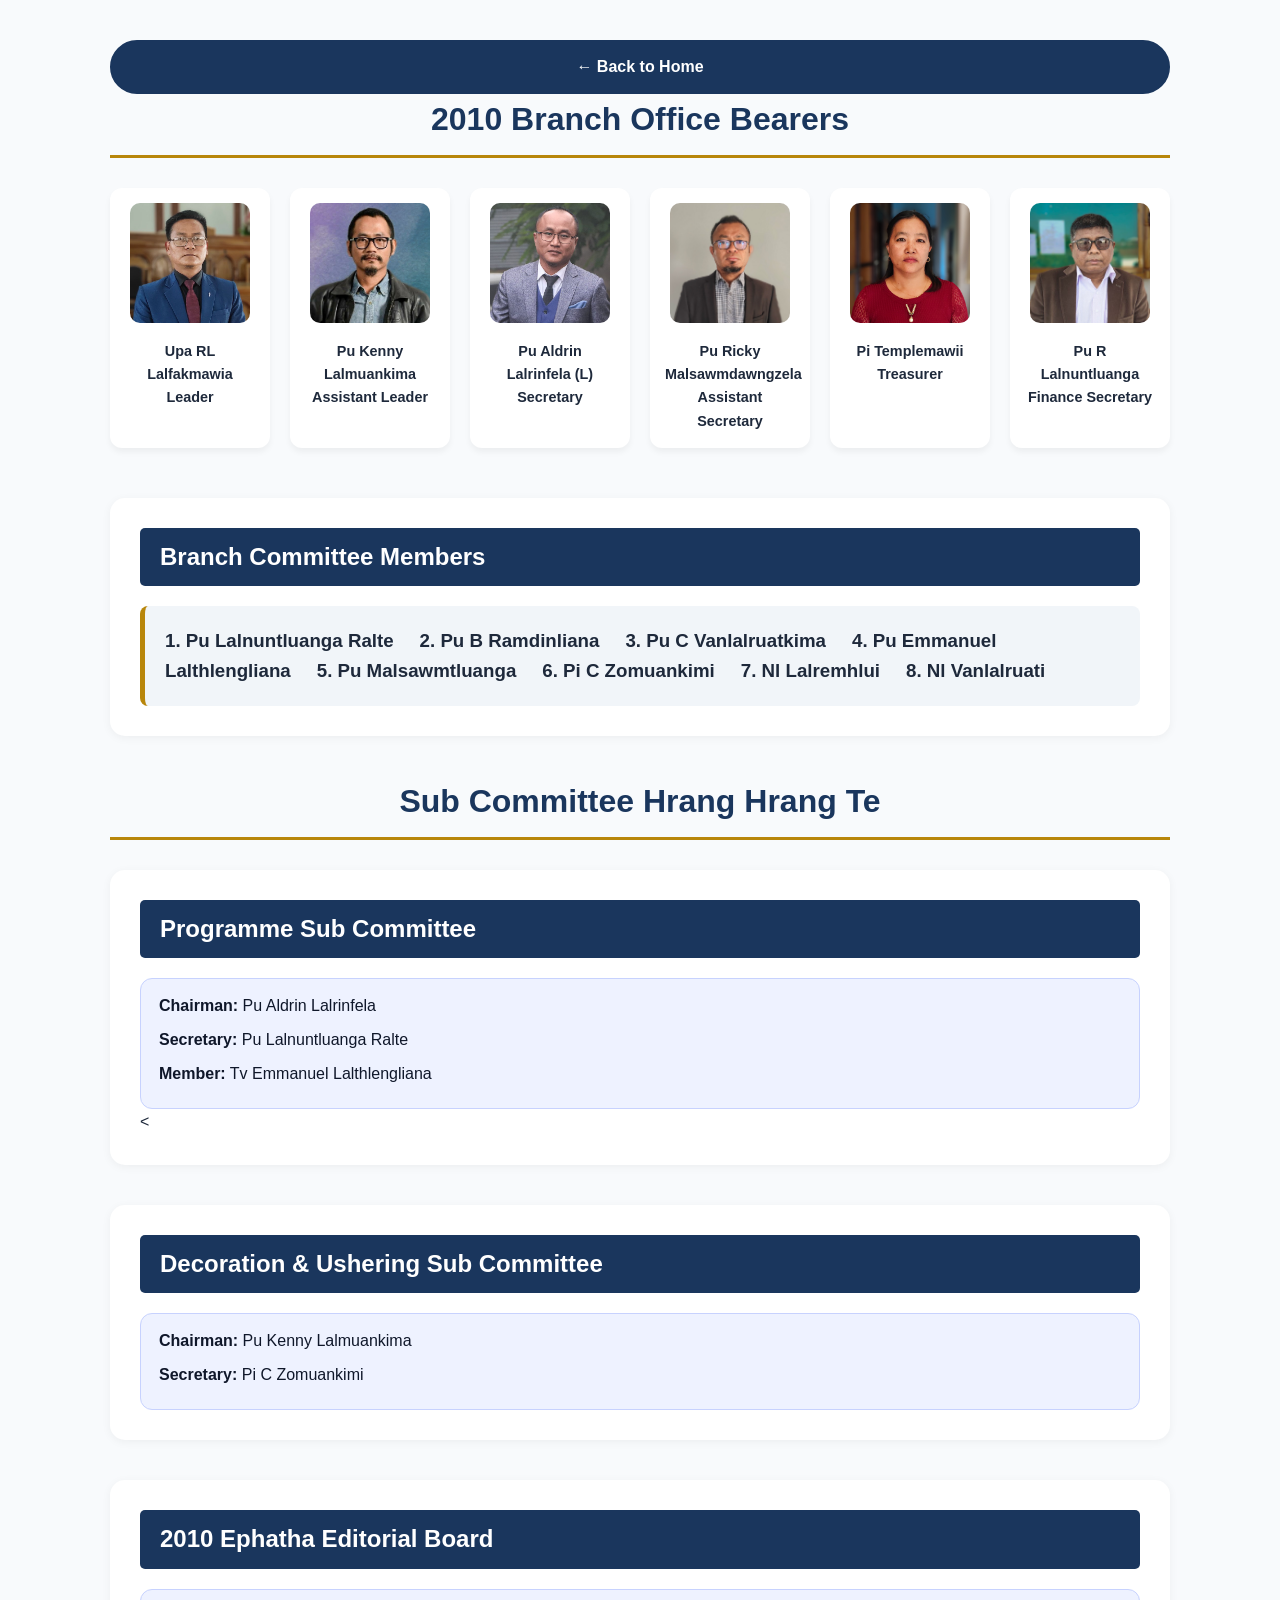
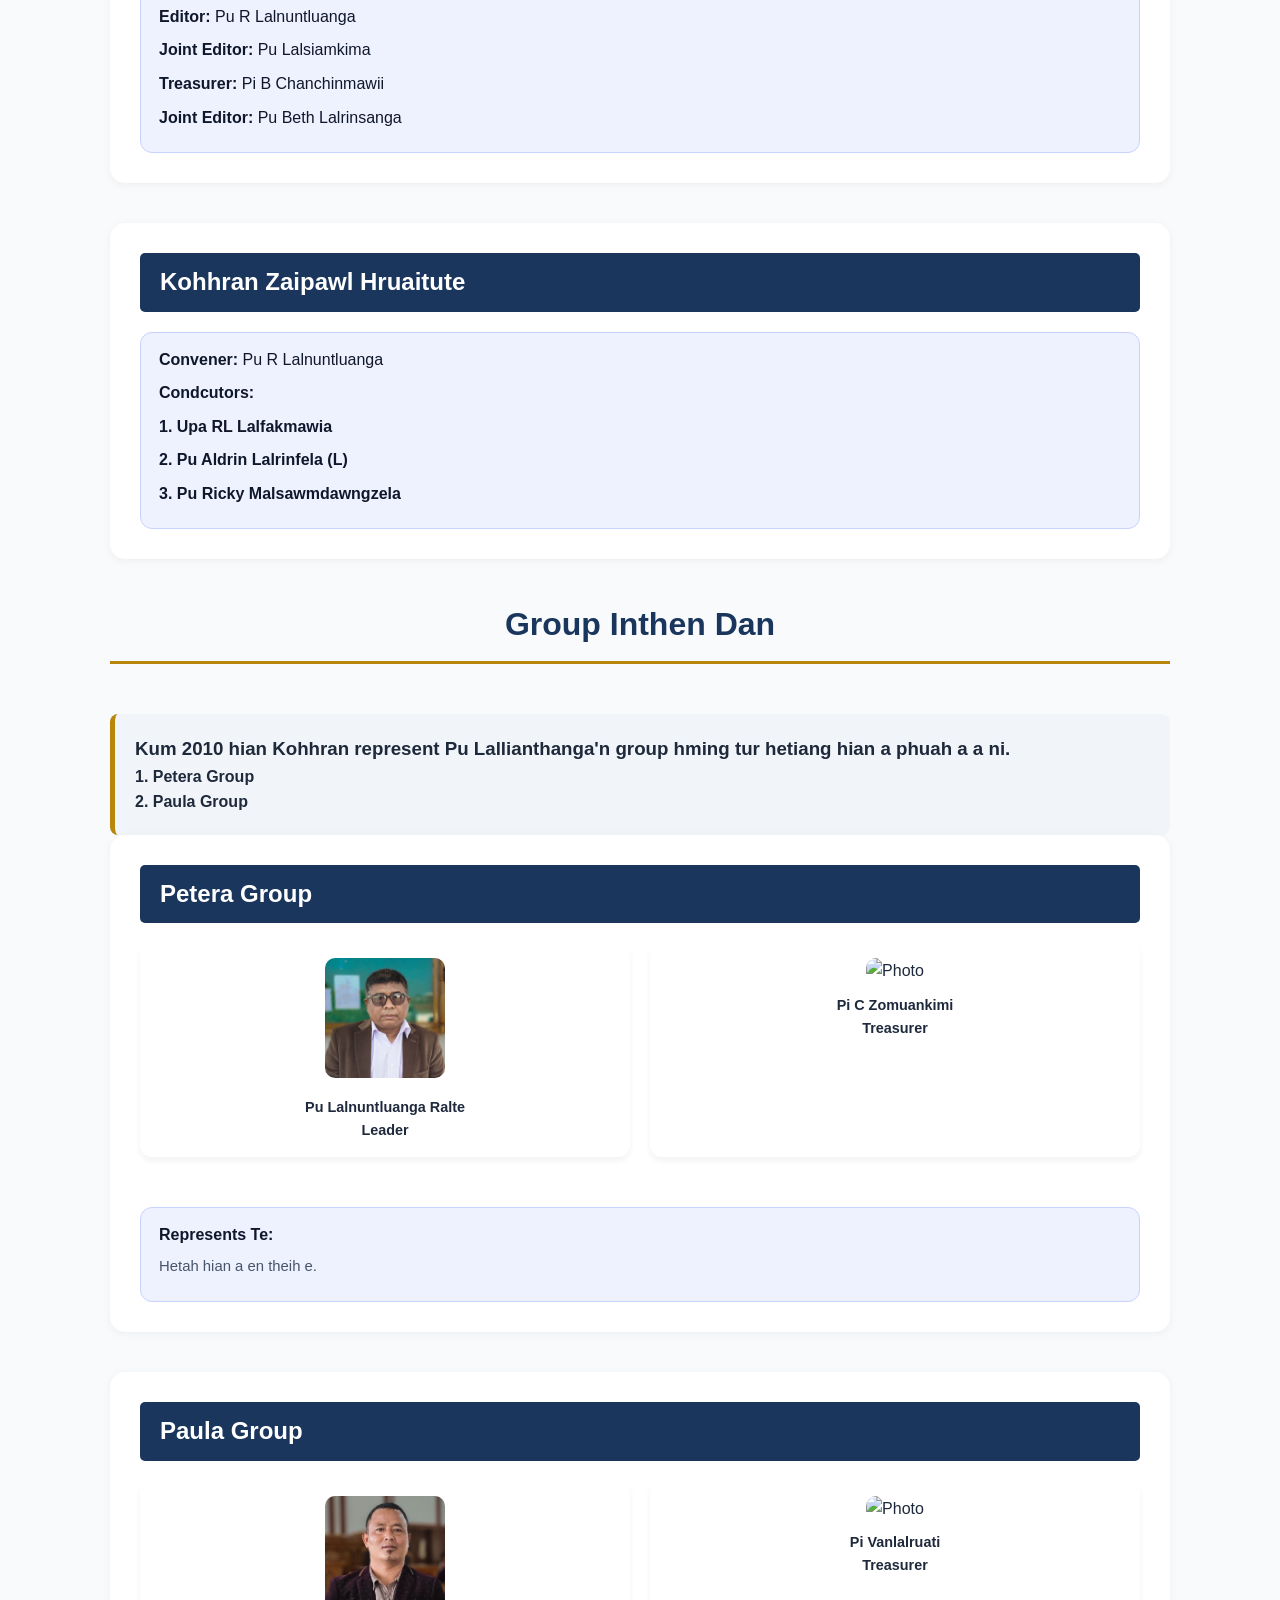
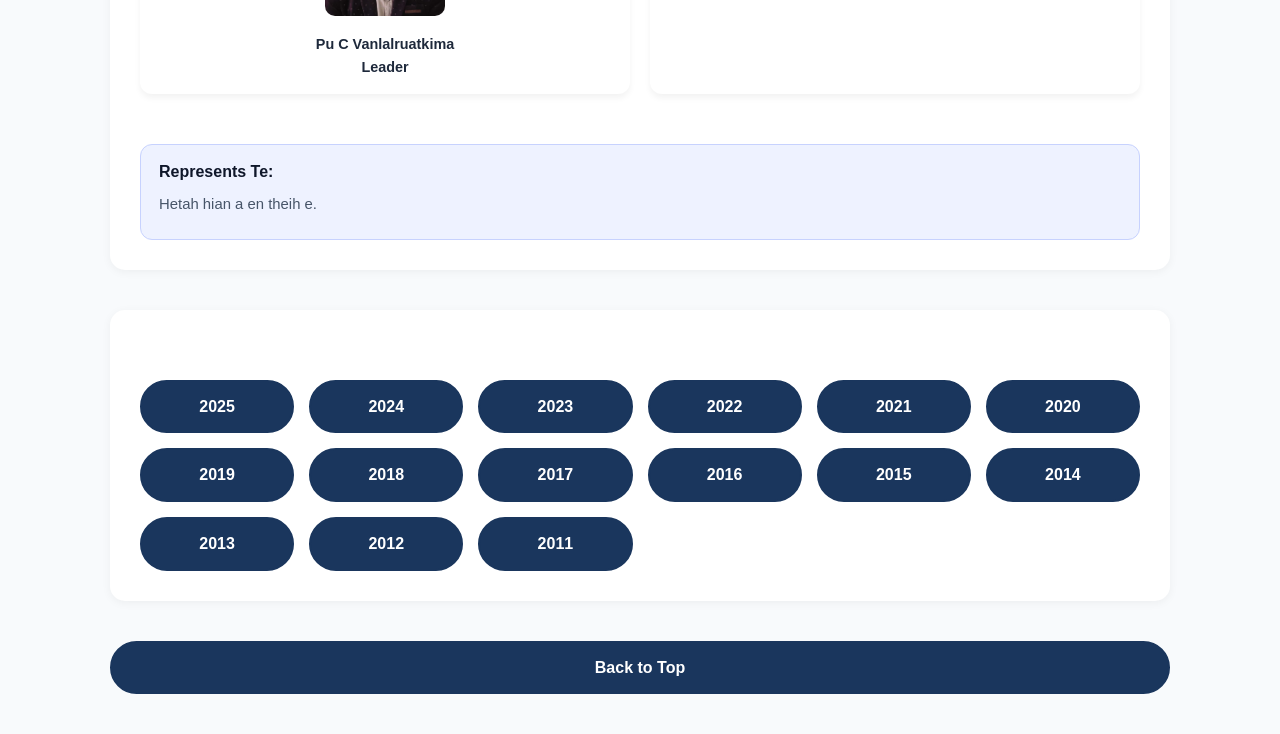
==== 2010.html @ 881b2544 "13" ====
<!DOCTYPE html>
<html lang="en">
<head>
    <meta charset="UTF-8">
    <meta name="viewport" content="width=device-width, initial-scale=1.0">
    <title>KPL KTP 2024</title>
    <link rel="stylesheet" href="style.css">
</head>
<body>

    <div class="container" id="top">
        <a href="index.html" class="btn-year" >← Back to Home</a>
        <h2 class="section-title">2010 Branch Office Bearers</h2>
        
        <div class="members-grid">
            <div class="member-card"><img src="ob/Umafaka.jpg" alt="Photo"><p>Upa RL Lalfakmawia</p><p>Leader</p></div>
            <div class="member-card"><img src="ob/ukenny.jpg" alt="Photo"><p>Pu Kenny Lalmuankima</p><p>Assistant Leader</p></div>
            <div class="member-card"><img src="ob/urinfela.jpg" alt="Photo"><p>Pu Aldrin Lalrinfela (L)</p><p>Secretary</p></div>
            <div class="member-card"><img src="ob/uricky.jpg" alt="Photo"><p>Pu Ricky Malsawmdawngzela</p><p>Assistant Secretary</p></div>
            <div class="member-card"><img src="ob/utemi.jpg" alt="Photo"><p>Pi Templemawii</p><p>Treasurer</p></div>
            <div class="member-card"><img src="ob/utluangpuia.jpg" alt="Photo"><p>Pu R Lalnuntluanga</p><p>Finance Secretary</p></div>
        </div>

        <section class="group-section">
            <h2 class="group-title">Branch Committee Members</h2>            
            <div class="committee-list">
                <h3>1. Pu Lalnuntluanga Ralte &nbsp;&nbsp;&nbsp; 
                    2. Pu B Ramdinliana &nbsp;&nbsp;&nbsp; 
                    3. Pu C Vanlalruatkima &nbsp;&nbsp;&nbsp; 
                    4. Pu Emmanuel Lalthlengliana &nbsp;&nbsp;&nbsp;
                    5. Pu Malsawmtluanga &nbsp;&nbsp;&nbsp; 
                    6. Pi C Zomuankimi &nbsp;&nbsp;&nbsp; 
                    7. Nl Lalremhlui &nbsp;&nbsp;&nbsp; 
                    8. Nl Vanlalruati &nbsp;&nbsp;&nbsp;
                </h3>                                                  
            </div>
        </section>

        <h2 class="section-title">Sub Committee Hrang Hrang Te</h2>

        <section class="group-section">
            <h2 class="group-title">Programme Sub Committee</h2>
            <div class="committee-summary" role="button" tabindex="0" aria-label="Open Programme Sub Committee details">
                <p><strong>Chairman:</strong> Pu Aldrin Lalrinfela</p>
                <p><strong>Secretary:</strong> Pu Lalnuntluanga Ralte</p>
                <p><strong>Member:</strong> Tv Emmanuel Lalthlengliana</p>
               <!--  <p class="modal-note">Sub Committee Members List Hetah Hian.</p> -->
            </div>
            <<!-- div class="committee-list hidden">
                
                <h4>Members Te  : 1. Tv Emmanuel Lalthlengliana</h4>
            </div> -->
        </section>
        
        <section class="group-section">
            <h2 class="group-title">Decoration & Ushering Sub Committee</h2>
            <div class="committee-summary" role="button" tabindex="0" aria-label="Open Decoration & Ushering Sub Committee details">
                <p><strong>Chairman:</strong> Pu Kenny Lalmuankima</p>
                <p><strong>Secretary:</strong> Pi C Zomuankimi</p>
               <!--  <p class="modal-note">Sub Committee Members An Nei Lo.</p> -->
            </div>
            <!-- <div class="committee-list hidden">
                
                <h4>Members Te</h4>
                 <h4>1. Tv Lalrinhlua &nbsp;&nbsp;&nbsp; 
                    2. Tv Albert Zarzotluanga &nbsp;&nbsp;&nbsp; 
                    3. Tv Emmanuel Huntharlawma &nbsp;&nbsp;&nbsp;
                    4. Tv Benjamin Lalthanzuala Sailo &nbsp;&nbsp;&nbsp; 
                    5. Tv Lalmuanchhana &nbsp;&nbsp;&nbsp;
                    6. Nl Lalrinchhani &nbsp;&nbsp;&nbsp;
                    7. Nl Ngaihvungi &nbsp;&nbsp;&nbsp; 
                    8. Nl Lalbiakmawii &nbsp;&nbsp;&nbsp;
                    9. Nl H Lalremthangi  &nbsp;&nbsp;&nbsp; 
                    10. Nl V Lalrinzuali &nbsp;&nbsp;&nbsp; 
                    11. Nl Sapthanmawii &nbsp;&nbsp;&nbsp; 
                    12. Nl Lalnunthari &nbsp;&nbsp;&nbsp;
                    13. Nl Rosangpuii 
                </h4>    
            </div> -->
        </section>

        <section class="group-section">
            <h2 class="group-title">2010 Ephatha Editorial Board</h2>
            <div class="committee-summary" role="button" tabindex="0" aria-label="Open Information, Media & Documentation Sub Committee details">
                <p><strong>Editor:</strong> Pu R Lalnuntluanga</p>
                <p><strong>Joint Editor:</strong> Pu Lalsiamkima</p>
                <p><strong>Treasurer:</strong> Pi B Chanchinmawii</p>
                <p><strong>Joint Editor:</strong> Pu Beth Lalrinsanga</p>
                <!-- <p class="modal-note">Sub Committee Members List Hetah Hian.</p> -->
            </div>
            <!-- <div class="committee-list hidden">
                
                <h4>Members Te</h4>
                <h4>1. Tv Lalchhandama &nbsp;&nbsp;&nbsp; 
                    2. Tv Mangkhawlala &nbsp;&nbsp;&nbsp; 
                    3. Nl Vanhmingthangi &nbsp;&nbsp;&nbsp;
                    4. Nl Malsawmtluangi Pachuau &nbsp;&nbsp;&nbsp; 
                    5. Nl Vanhmingthangi       </h4>    
            </div> -->
        </section>

        <section class="group-section">
            <h2 class="group-title">Kohhran Zaipawl Hruaitute</h2>
            <div class="committee-summary" role="button" tabindex="0" aria-label="Open Evangelical Sub Committee details">
                <p><strong>Convener:</strong> Pu R Lalnuntluanga</p>
                <p><strong>Condcutors:</strong> </p>
                <p><strong>1. Upa RL Lalfakmawia</strong></p>
                <p><strong>2. Pu Aldrin Lalrinfela (L)</strong></p>
                <p><strong>3. Pu Ricky Malsawmdawngzela</strong></p>
                <!-- <p class="modal-note">Sub Committee Members List Hetah Hian.</p> -->
            </div>
            <!-- <div class="committee-list hidden">
                
                <h4>Members Te</h4>
                <h4>1. Pu Lalhmangaihsanga &nbsp;&nbsp;&nbsp; 
                    2. Tv Lallawmzuala &nbsp;&nbsp;&nbsp; 
                    3. Nl Thanghminglianai &nbsp;&nbsp;&nbsp;
                    4. Tv Lalrotluanga &nbsp;&nbsp;&nbsp; 
                    5. Tv Lalnunpuia Sailo &nbsp;&nbsp;&nbsp; 
                    6. Tv Malsawmdawngkima &nbsp;&nbsp;&nbsp;
                    7. Tv Lalhmingmawia &nbsp;&nbsp;&nbsp;  
                    8. Nl F Lalnunpuii  &nbsp;&nbsp;&nbsp;
                    9. Nl Vanlalthachungnungi &nbsp;&nbsp;&nbsp; 
                </h4>    
            </div> -->
        </section> 

        <h2 class="section-title">Group Inthen Dan</h2>
        <div class="committee-list">
                <h3>Kum 2010 hian Kohhran represent Pu Lallianthanga'n group hming tur hetiang hian a phuah a a ni.</h3>
                     <h4>1. Petera Group</h4>
                     <h4>2. Paula Group</h4>
        </div>

        <!-- Petera Group -->
        <section class="group-section">
            <h2 class="group-title">Petera Group</h2>
            <div class="members-grid">
                <div class="member-card"><img src="ob/utluangpuia.jpg" alt="Photo"><p>Pu Lalnuntluanga Ralte</p><p>Leader</p></div>
                <div class="member-card"><img src="group/mary.jpg" alt="Photo"><p>Pi C Zomuankimi</p><p>Treasurer</p></div>
                
            </div>
            <div class="committee-summary" role="button" tabindex="0" aria-label="Open Matthaia Group committee member list">
                <p><strong>Represents Te:</strong></p>
                <p class="modal-note">Hetah hian a en theih e.</p>
            </div>
            <div class="committee-list hidden">
                <h4>1. Pu Kenny Lalmuankima (Asst. Leader) 
                <h4>2. Pu Aldrin Lalrinfela (Secretary)</h4>
                <h4>3. Pi Templemawii (Treasurer)</h4>
                <h4>4. Pu B Ramdinliana (BCM)</h4>
                <h4>5. Pu Malsawmtluanga (BCM)</h4>
            </div>
        </section>

        <!-- Paula Group -->
        <section class="group-section">
            <h2 class="group-title">Paula Group</h2>
            <div class="members-grid">
                <div class="member-card"><img src="ob/uruatkima.jpg" alt="Photo"><p>Pu C Vanlalruatkima</p><p>Leader</p></div>
                <div class="member-card"><img src="group/mary.jpg" alt="Photo"><p>Pi Vanlalruati</p><p>Treasurer</p></div>
                
            </div>
            <div class="committee-summary" role="button" tabindex="0" aria-label="Open Matthaia Group committee member list">
                <p><strong>Represents Te:</strong></p>
                <p class="modal-note">Hetah hian a en theih e.</p>
            </div>
            <div class="committee-list hidden">
                <h4>1. Upa RL Lalfakmawia (Leader) 
                <h4>2. Pu Ricky Malsawmdawngzela (Asst. Secretary)</h4>
                <h4>3. Pu R Lalnuntluanga (Fin. Secretary)</h4>
                <h4>4. Tv E Lalthlengliana (BCM)</h4>
                <h4>5. Nl Lalremhlui (BCM)</h4>
            </div>
        </section>

        <!-- Thoma Group -->
        <!-- <section class="group-section">
            <h2 class="group-title">Thoma Group</h2>
            <div class="members-grid">
                <div class="member-card"><img src="group/sangapol.jpg" alt="Photo"><p>Pu Lalhmangaihsanga</p><p>Leader</p></div>
                <div class="member-card"><img src="group/sawm2a.jpg" alt="Photo"><p>Tv Malsawmtluanga</p><p>Assistant Leader</p></div>
                <div class="member-card"><img src="ob/lala.jfif" alt="Photo"><p>Tv Mangkhawlala</p><p>Secretary</p></div>
                <div class="member-card"><img src="group/jeho.jpg" alt="Photo"><p>Tv Jeho Lalzarnghaka</p><p>Assistant Secretary</p></div>
                <div class="member-card"><img src="group/vani.jpg" alt="Photo"><p>Nl Vanhmingthangi</p><p>Treasurer</p></div>
                <div class="member-card"><img src="group/asawmi.jpg" alt="Photo"><p>Nl Malsawmtluangi Pachuau</p><p>Finance Secretary</p></div>
                <div class="member-card"><img src="ob/maka.jpg" alt="Photo"><p>Pu Lalmakthanga Fanai</p><p>Group Represent</p></div>
                <div class="member-card"><img src="ob/samu.jpg" alt="Photo"><p>Pu Samuel Vanlalremruata</p><p>Group Represent</p></div>
            </div>
            <div class="committee-summary" role="button" tabindex="0" aria-label="Open Thoma Group committee member list">
                <p><strong>Committee Members:</strong></p>
                <p class="modal-note">Group Committee Members List Hetah Hian.</p>
            </div>
            <div class="committee-list hidden">
               
                <h4>1. Carey Lalrinawma Sailo &nbsp;&nbsp;&nbsp; 2. Carey Lalrinawma Sailo &nbsp;&nbsp;&nbsp; 2. Carey Lalrinawma Sailo</h4>
                <h4>1. Carey Lalrinawma Sailo &nbsp;&nbsp;&nbsp; 2. Carey Lalrinawma Sailo &nbsp;&nbsp;&nbsp; 2. Carey Lalrinawma Sailo</h4>
            </div>
        </section> -->

        <section class="group-section">
            <!-- <h2 class="group-title" align="center">Kum Bila Then Hranna</h2> -->
            <div class="year-nav">
                <a href="2025.html" class="btn-year">2025</a>
                <a href="2024.html" class="btn-year">2024</a>
                <a href="2023.html" class="btn-year">2023</a>
                <a href="2022.html" class="btn-year">2022</a>
                <a href="2021.html" class="btn-year">2021</a>
                <a href="2020.html" class="btn-year">2020</a>
                <a href="2019.html" class="btn-year">2019</a>
                <a href="2018.html" class="btn-year">2018</a>
                <a href="2017.html" class="btn-year">2017</a>
                <a href="2016.html" class="btn-year">2016</a>
                <a href="2015.html" class="btn-year">2015</a>
                <a href="2014.html" class="btn-year">2014</a>
                <a href="2013.html" class="btn-year">2013</a>
                <a href="2012.html" class="btn-year">2012</a>
                <a href="2011.html" class="btn-year">2011</a>
                
            </div>
        </section>   

        <div style="text-align: center; margin-top: 40px;">
            <a href="#" onclick="scrollToTop(); return false;" class="btn-year">Back to Top</a>
        </div>

    </div>

    <script>
        function scrollToTop() {
            const duration = 2000; // 2 seconds
            const start = window.pageYOffset;
            const startTime = performance.now();

            function scrollStep(timestamp) {
                const elapsed = timestamp - startTime;
                const progress = Math.min(elapsed / duration, 1);
                
                // Easing function for smooth animation
                const easeInOutQuad = progress < 0.5 ? 2 * progress * progress : 1 - Math.pow(-2 * progress + 2, 2) / 2;
                
                window.scrollTo(0, start * (1 - easeInOutQuad));
                
                if (elapsed < duration) {
                    requestAnimationFrame(scrollStep);
                }
            }
            
            requestAnimationFrame(scrollStep);
        }
    </script>

    <script>
        document.addEventListener('DOMContentLoaded', function () {
            const summaries = document.querySelectorAll('.committee-summary');
            if (!summaries.length) return;

            const modalOverlay = document.createElement('div');
            modalOverlay.className = 'modal-overlay';
            modalOverlay.id = 'committee-modal';
            modalOverlay.setAttribute('aria-hidden', 'true');
            modalOverlay.innerHTML = `
                <div class="modal-content" role="dialog" aria-modal="true" aria-labelledby="committee-modal-title">
                    <button type="button" class="modal-close" aria-label="Close">×</button>
                    <h2 id="committee-modal-title" class="modal-title"></h2>
                    <div class="modal-body"></div>
                </div>
            `;
            document.body.appendChild(modalOverlay);

            const modalTitle = modalOverlay.querySelector('.modal-title');
            const modalBody = modalOverlay.querySelector('.modal-body');
            const closeButton = modalOverlay.querySelector('.modal-close');

            function openModal(titleText, listContent) {
                modalTitle.textContent = titleText;
                modalBody.innerHTML = listContent;
                modalOverlay.classList.add('active');
                modalOverlay.setAttribute('aria-hidden', 'false');
                closeButton.focus();
            }

            function closeModal() {
                modalOverlay.classList.remove('active');
                modalOverlay.setAttribute('aria-hidden', 'true');
                modalBody.innerHTML = '';
            }

            summaries.forEach(function (summary) {
                const section = summary.closest('.group-section');
                if (!section) return;

                const title = section.querySelector('.group-title');
                const list = section.querySelector('.committee-list');
                if (!title || !list) return;

                summary.addEventListener('click', function () {
                    openModal(title.textContent.trim(), list.innerHTML);
                });

                summary.addEventListener('keydown', function (event) {
                    if (event.key === 'Enter' || event.key === ' ') {
                        event.preventDefault();
                        openModal(title.textContent.trim(), list.innerHTML);
                    }
                });
            });

            closeButton.addEventListener('click', closeModal);
            modalOverlay.addEventListener('click', function (event) {
                if (event.target === modalOverlay) {
                    closeModal();
                }
            });

            document.addEventListener('keydown', function (event) {
                if (event.key === 'Escape' && modalOverlay.classList.contains('active')) {
                    closeModal();
                }
            });
        });
    </script>

</body>
</html>
---- style.css ----
:root {
    --primary: #1a365d; /* Deep Blue */
    --accent: #b8860b;  /* Gold */
    --bg: #f8fafc;
    --white: #ffffff;
    --text: #1e293b;
}

* { box-sizing: border-box; margin: 0; padding: 0; }

img, video, svg {
    max-width: 100%;
    height: auto;
}

body {
    font-family: 'Segoe UI', Tahoma, Geneva, Verdana, sans-serif;
    background-color: var(--bg);
    color: var(--text);
    line-height: 1.6;
}

/* Header Section */
.main-header {
    background: linear-gradient(rgba(26, 54, 93, 0.9), rgba(26, 54, 93, 0.9)), 
                url('images/church-bg.jpg') center/cover;
    color: var(--white);
    padding: 60px 20px;
    text-align: center;
}

.main-header h1 {
    font-size: 2.5rem;
    letter-spacing: 1px;
    margin-bottom: 20px;
}

.logo-img {
    width: 150px;
    height: 150px;
    border-radius: 50%;
    border: 4px solid var(--accent);
    background: white;
    padding: 5px;
}

/* Containers */
.container {
    max-width: 1100px;
    margin: 40px auto;
    padding: 0 20px;
}

.section-title {
    text-align: center;
    margin-bottom: 30px;
    color: var(--primary);
    font-size: 2rem;
    border-bottom: 3px solid var(--accent);
    display: inline-block;
    width: 100%;
    padding-bottom: 10px;
}

/* Member Grid */
.members-grid {
    display: grid;
    grid-template-columns: repeat(auto-fit, minmax(150px, 1fr));
    gap: 20px;
    margin-bottom: 50px;
}

.member-card {
    background: var(--white);
    padding: 15px;
    border-radius: 12px;
    text-align: center;
    box-shadow: 0 4px 6px rgba(0,0,0,0.05);
}

.member-card img {
    width: 120px;
    height: 120px;
    border-radius: 10px;
    object-fit: cover;
    margin-bottom: 10px;
    transition: transform 0.3s ease;
}

.member-card img:hover {
    transform: scale(1.5);
}

.member-card p { font-weight: bold; font-size: 0.9rem; }

/* Year Button Container */
.year-nav {
    display: grid;
    grid-template-columns: repeat(auto-fit, minmax(140px, 1fr));
    gap: 15px;
    margin-top: 40px;
}

.btn-year {
    display: block;
    padding: 12px 20px;
    background-color: var(--primary);
    color: white;
    text-decoration: none;
    border-radius: 50px;
    font-weight: bold;
    transition: 0.3s ease;
    border: 2px solid var(--primary);
    text-align: center;
    min-width: 120px;
}


.btn-year:hover {
    background-color: transparent;
    color: var(--primary);
}

/* Group Sections */
.group-section {
    background: white;
    padding: 30px;
    border-radius: 15px;
    margin-bottom: 40px;
    box-shadow: 0 2px 10px rgba(0,0,0,0.05);
}

.group-title {
    background: var(--primary);
    color: white;
    padding: 10px 20px;
    border-radius: 5px;
    margin-bottom: 20px;
}

.committee-list {
    margin-top: 20px;
    padding: 20px;
    background: #f1f5f9;
    border-radius: 8px;
    border-left: 5px solid var(--accent);
}

.hidden {
    display: none !important;
}

.programme-modal-section .group-title {
    cursor: default;
}

.committee-summary {
    margin-top: 12px;
    padding: 14px 18px;
    background: #eef2ff;
    border-radius: 12px;
    border: 1px solid #c7d2fe;
    color: #0f172a;
    cursor: pointer;
}

.committee-summary p {
    margin: 0 0 8px;
}

.modal-note {
    margin-top: 10px;
    font-size: 0.93rem;
    color: #475569;
}

.modal-overlay {
    display: none;
    position: fixed;
    inset: 0;
    background: rgba(15, 23, 42, 0.75);
    align-items: center;
    justify-content: center;
    padding: 20px;
    z-index: 1000;
}

.modal-overlay.active {
    display: flex;
}

.modal-content {
    width: 100%;
    max-width: 720px;
    max-height: 90vh;
    overflow-y: auto;
    background: var(--white);
    border-radius: 18px;
    padding: 24px;
    position: relative;
    box-shadow: 0 20px 50px rgba(15, 23, 42, 0.2);
}

.modal-close {
    position: absolute;
    top: 14px;
    right: 14px;
    width: 36px;
    height: 36px;
    border-radius: 50%;
    border: none;
    background: var(--primary);
    color: white;
    font-size: 1.2rem;
    cursor: pointer;
}

.modal-title {
    margin-top: 0;
    margin-bottom: 18px;
    color: var(--primary);
    font-size: 1.6rem;
}

.modal-body {
    color: var(--text);
    line-height: 1.7;
}

.modal-body h3,
.modal-body h4,
.modal-body p {
    margin: 0 0 12px;
}

@media (max-width: 640px) {
    .modal-content {
        padding: 18px;
    }

    .modal-title {
        font-size: 1.35rem;
    }
}

@media (max-width: 900px) {
    .main-header {
        padding: 50px 15px;
    }

    .main-header h1 {
        font-size: 2rem;
    }

    .logo-img {
        width: 120px;
        height: 120px;
    }

    .container {
        padding: 0 16px;
    }

    .section-title {
        font-size: 1.7rem;
        padding-bottom: 8px;
    }

    .group-section {
        padding: 24px;
    }

    .members-grid {
        gap: 18px;
    }

    .member-card img {
        width: 100%;
        max-width: 220px;
        height: auto;
    }

    .btn-year {
        padding: 12px 24px;
    }

    .committee-list h3,
    .committee-list h4 {
        font-size: 0.98rem;
    }
}

@media (max-width: 640px) {
    .main-header {
        padding: 36px 12px;
    }

    .main-header h1 {
        font-size: 1.8rem;
    }

    .logo-img {
        width: 100px;
        height: 100px;
    }

    .section-title {
        font-size: 1.5rem;
    }

    .members-grid {
        grid-template-columns: repeat(auto-fit, minmax(140px, 1fr));
    }

    .year-nav {
        grid-template-columns: repeat(auto-fit, minmax(120px, 1fr));
        gap: 10px;
    }

    .btn-year {
        min-width: 120px;
        text-align: center;
        padding: 10px 16px;
    }

    .group-section {
        padding: 20px;
    }

    .committee-list {
        padding: 16px;
    }

    .committee-list h3,
    .committee-list h4 {
        font-size: 0.95rem;
        line-height: 1.4;
    }
}
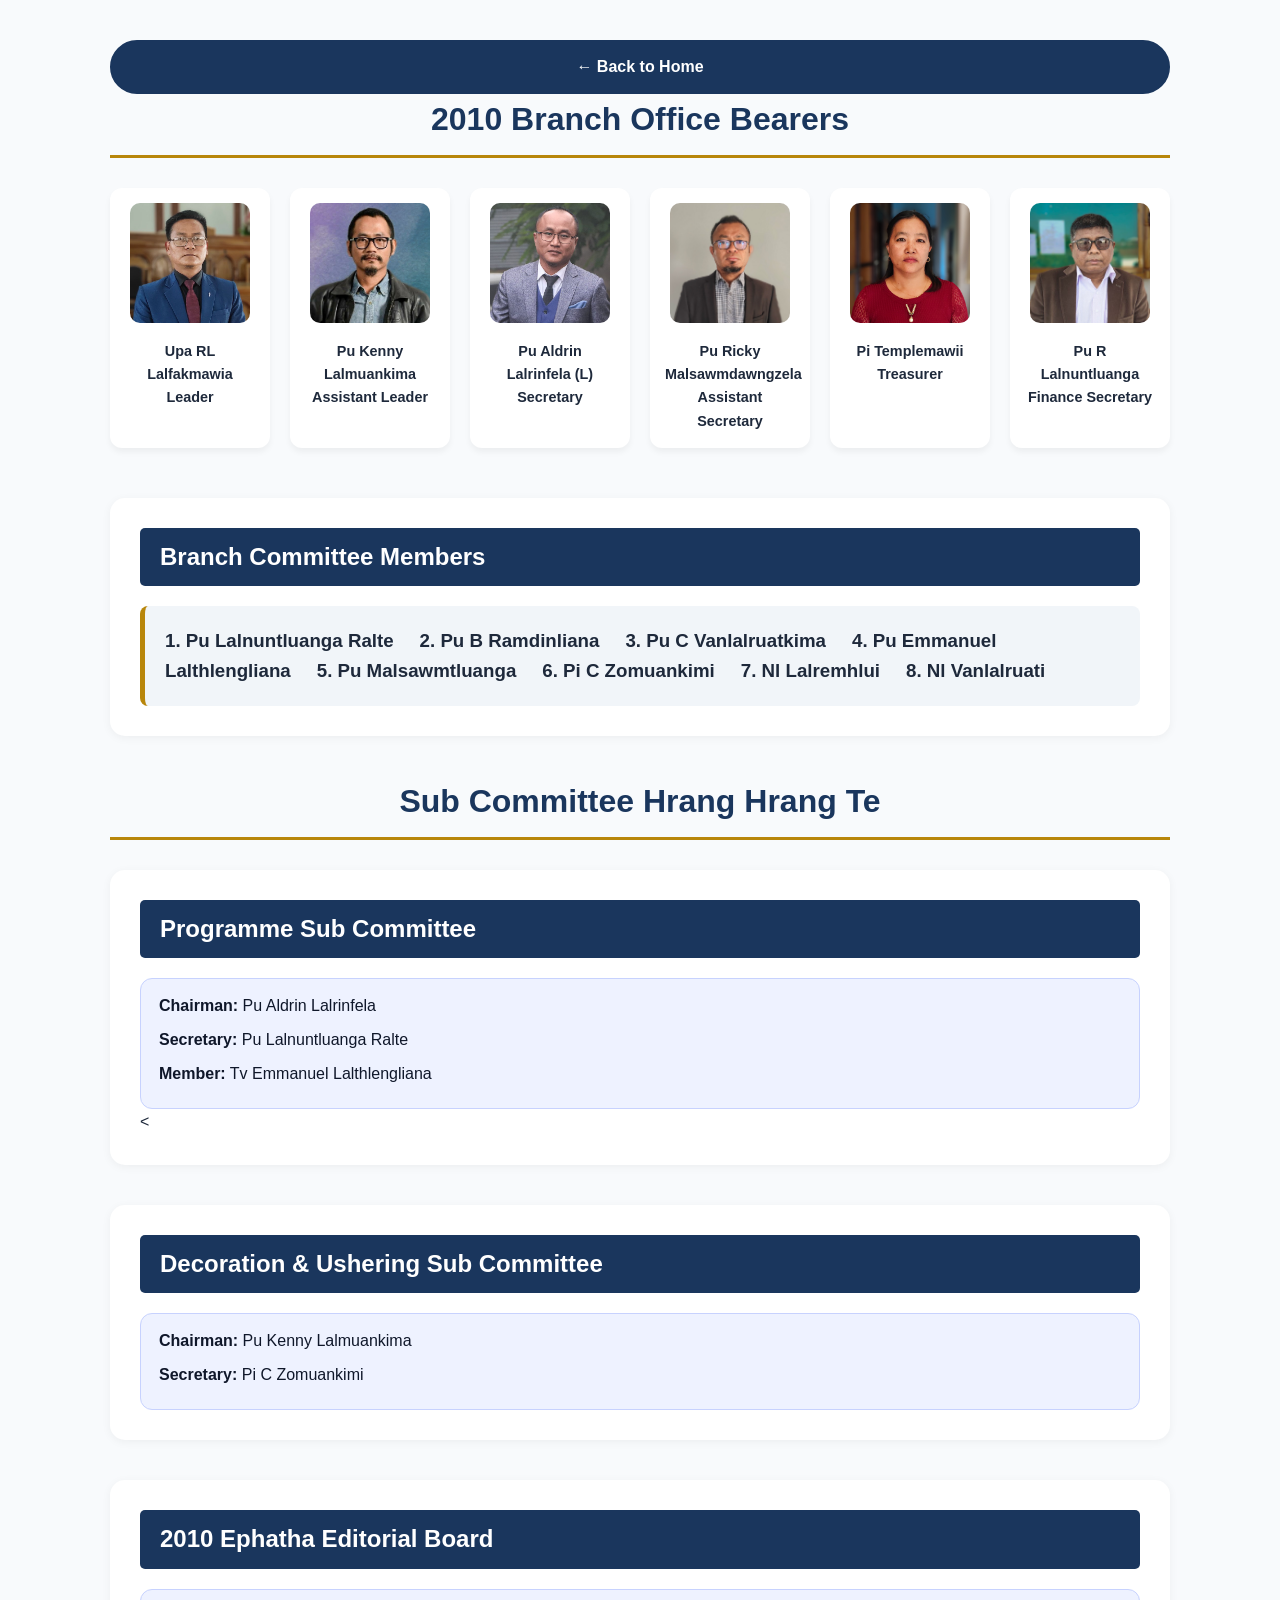
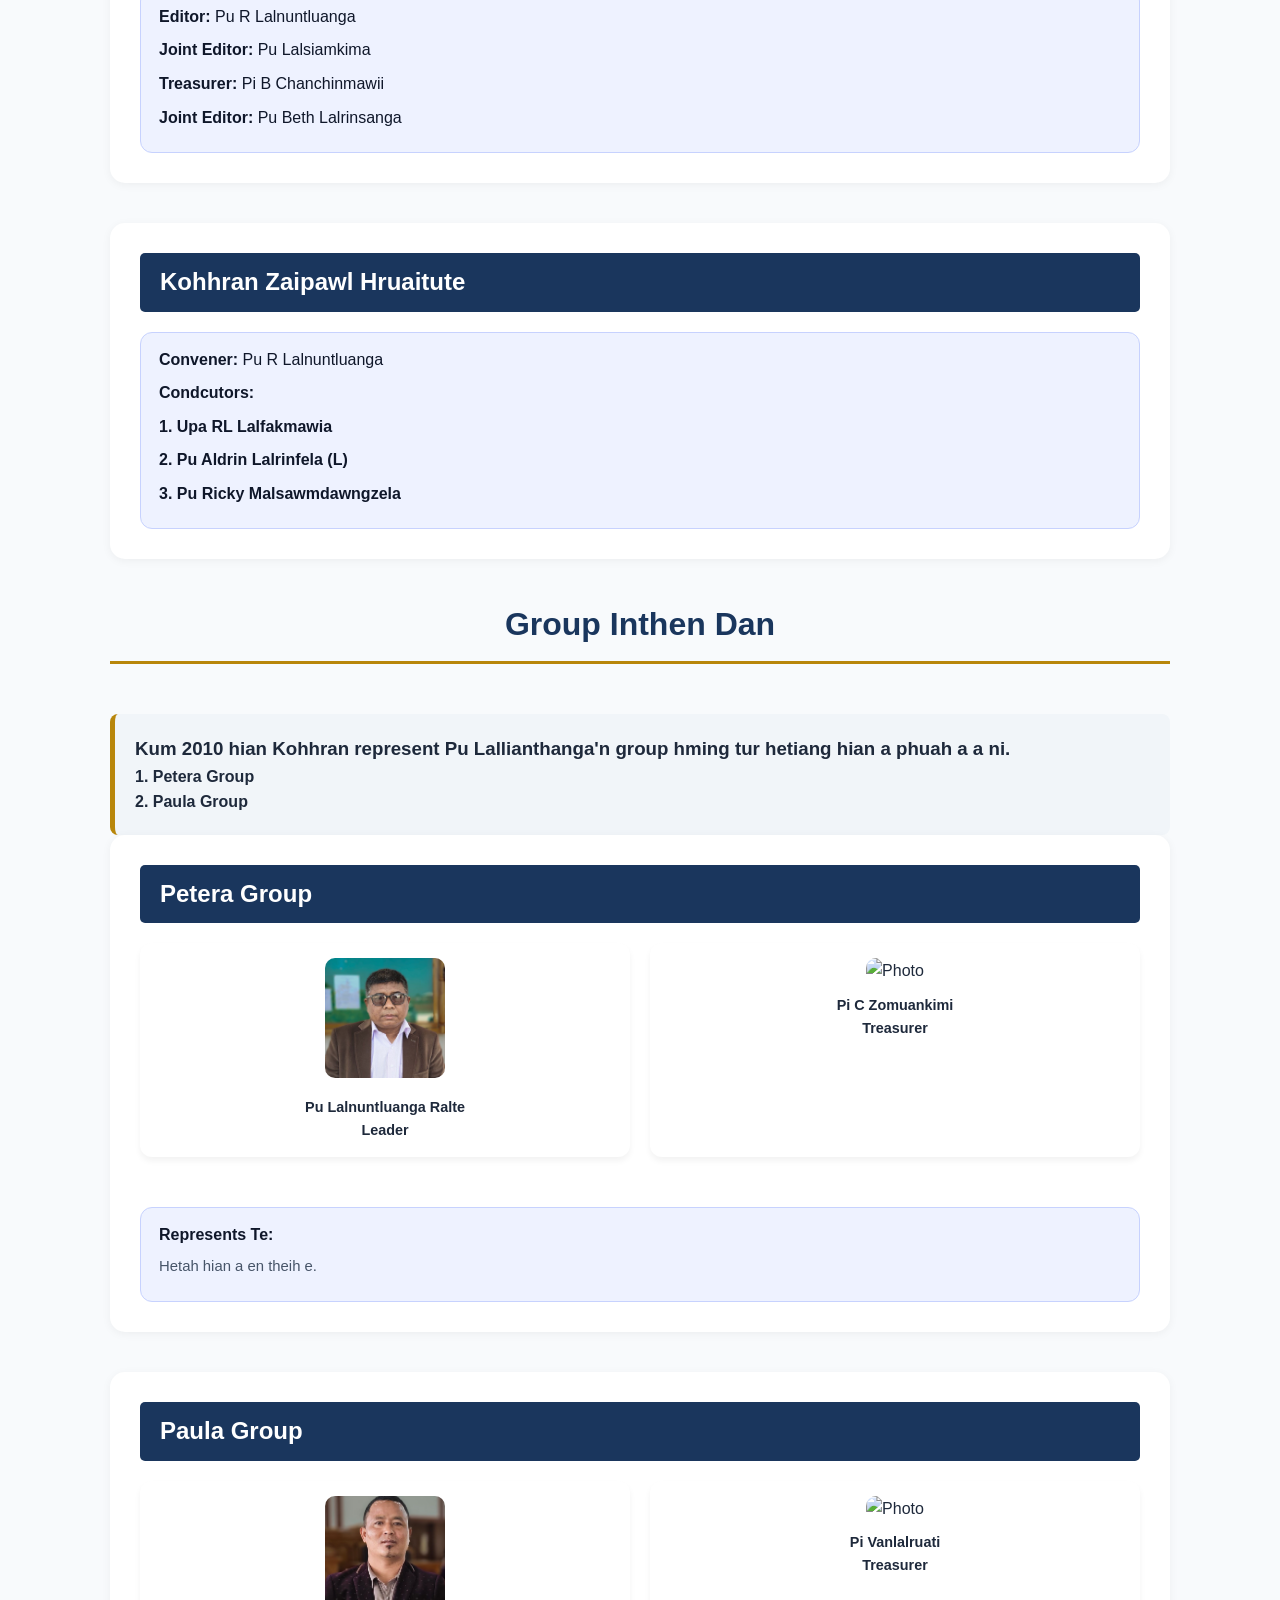
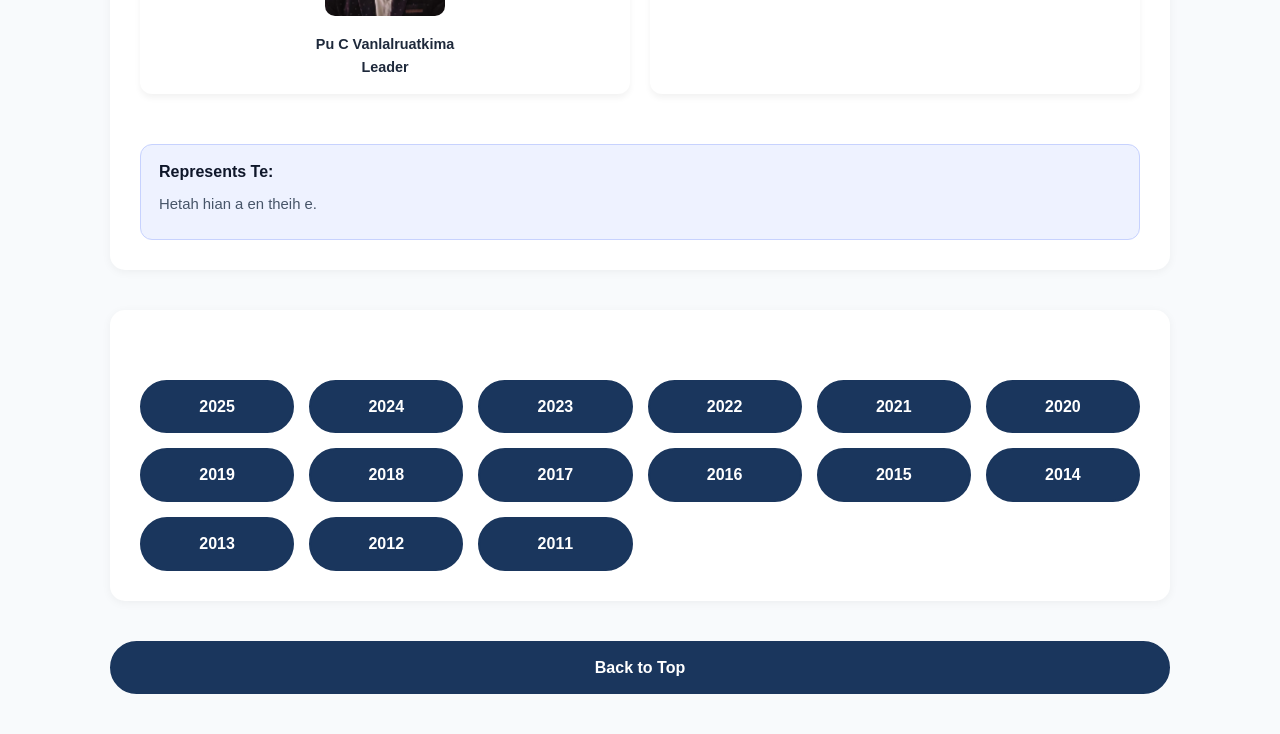
==== commit dffafa55: "14" ====
--- a/2010.html
+++ b/2010.html
@@ -3,7 +3,7 @@
 <head>
     <meta charset="UTF-8">
     <meta name="viewport" content="width=device-width, initial-scale=1.0">
-    <title>KPL KTP 2024</title>
+    <title>KPL KTP 2010</title>
     <link rel="stylesheet" href="style.css">
 </head>
 <body>
